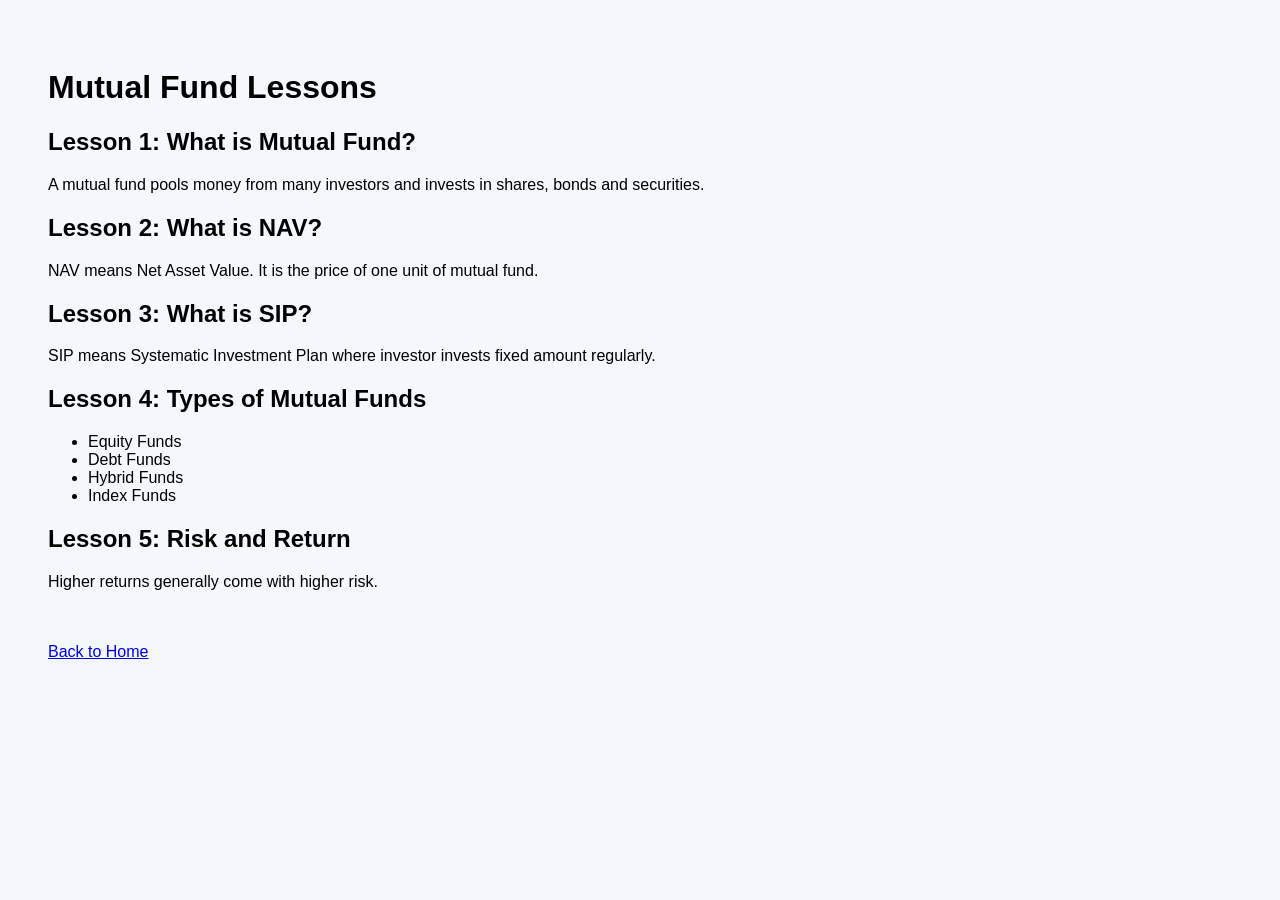
==== lessons.html @ dd1c6eb6 "Create lessons.html" ====
<!DOCTYPE html>
<html>

<head>
    <title>Mutual Fund Lessons</title>
</head>

<body style="font-family: Arial; background-color:#f4f7fb; padding:40px;">

    <h1>Mutual Fund Lessons</h1>

    <h2>Lesson 1: What is Mutual Fund?</h2>

    <p>
        A mutual fund pools money from many investors and invests in shares,
        bonds and securities.
    </p>

    <h2>Lesson 2: What is NAV?</h2>

    <p>
        NAV means Net Asset Value. It is the price of one unit of mutual fund.
    </p>

    <h2>Lesson 3: What is SIP?</h2>

    <p>
        SIP means Systematic Investment Plan where investor invests fixed amount regularly.
    </p>

    <h2>Lesson 4: Types of Mutual Funds</h2>

    <ul>
        <li>Equity Funds</li>
        <li>Debt Funds</li>
        <li>Hybrid Funds</li>
        <li>Index Funds</li>
    </ul>

    <h2>Lesson 5: Risk and Return</h2>

    <p>
        Higher returns generally come with higher risk.
    </p>

    <br><br>

    <a href="index.html">Back to Home</a>

</body>

</html>
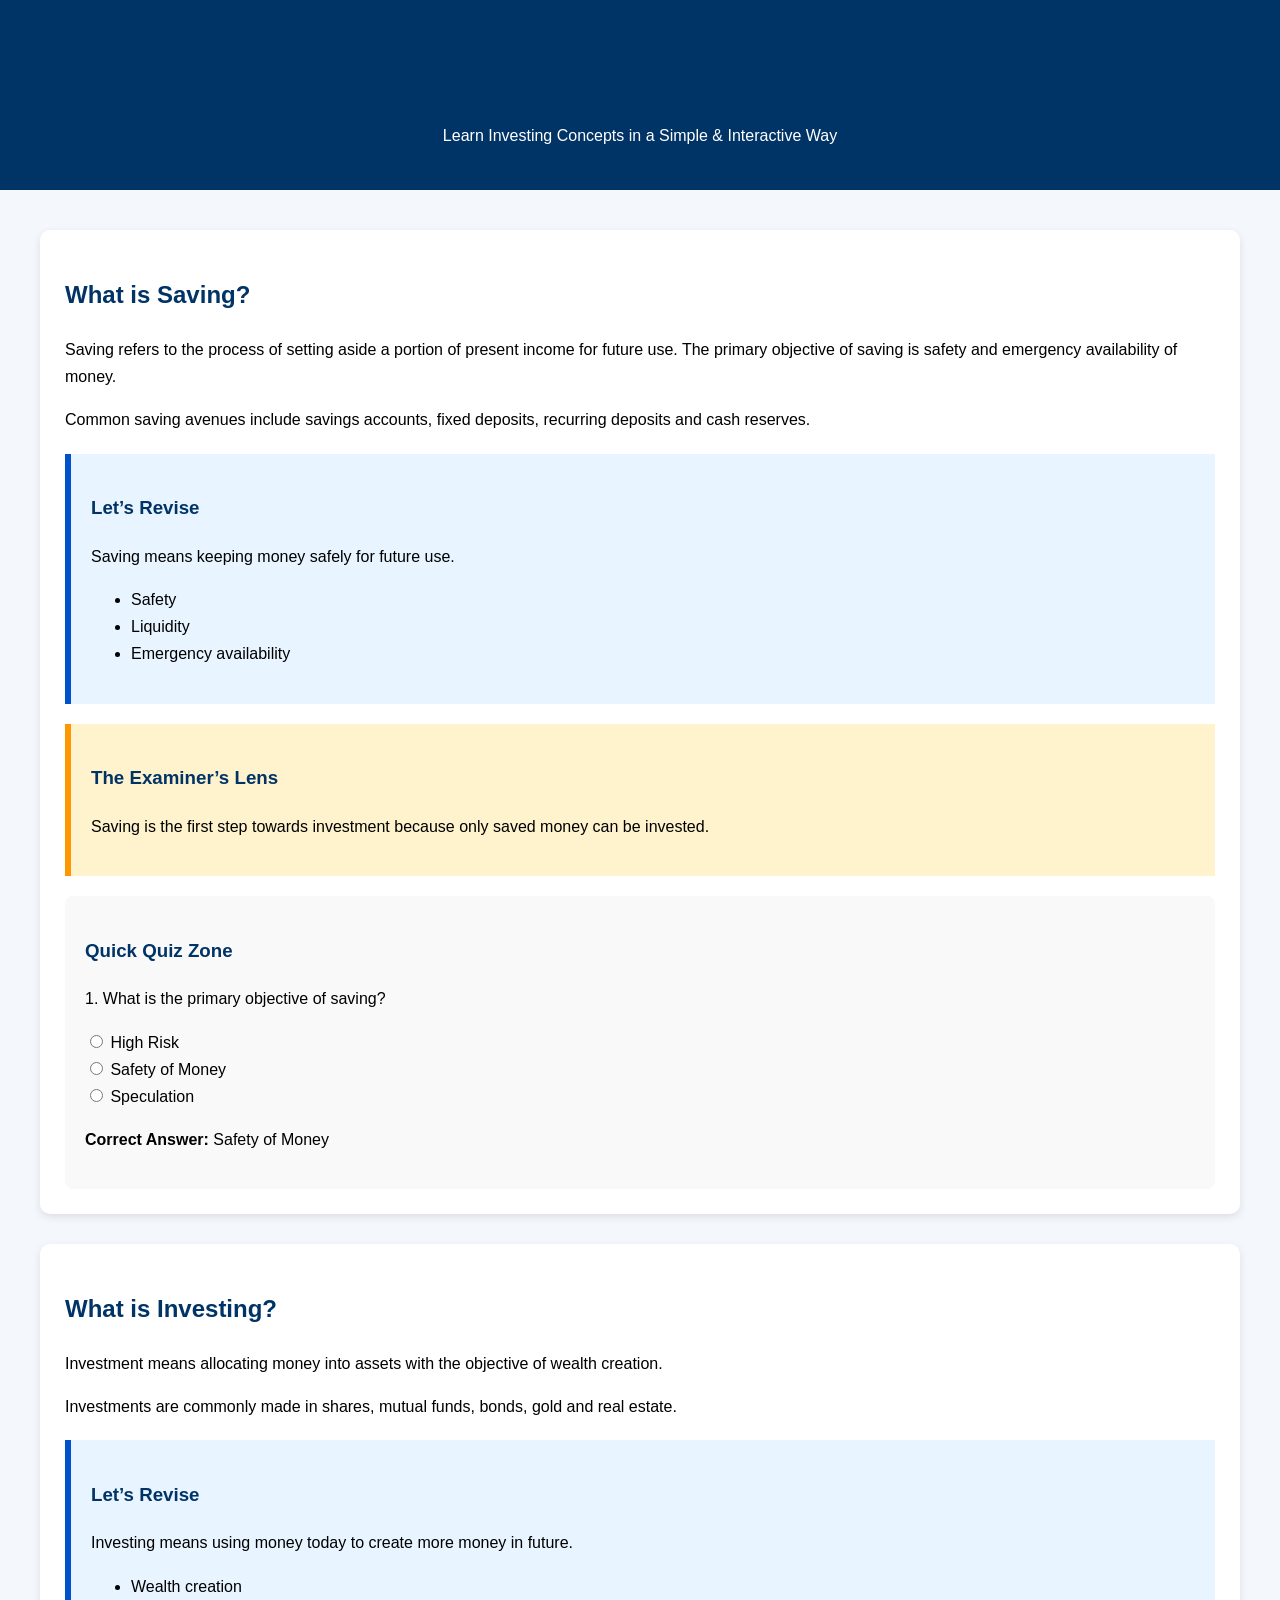
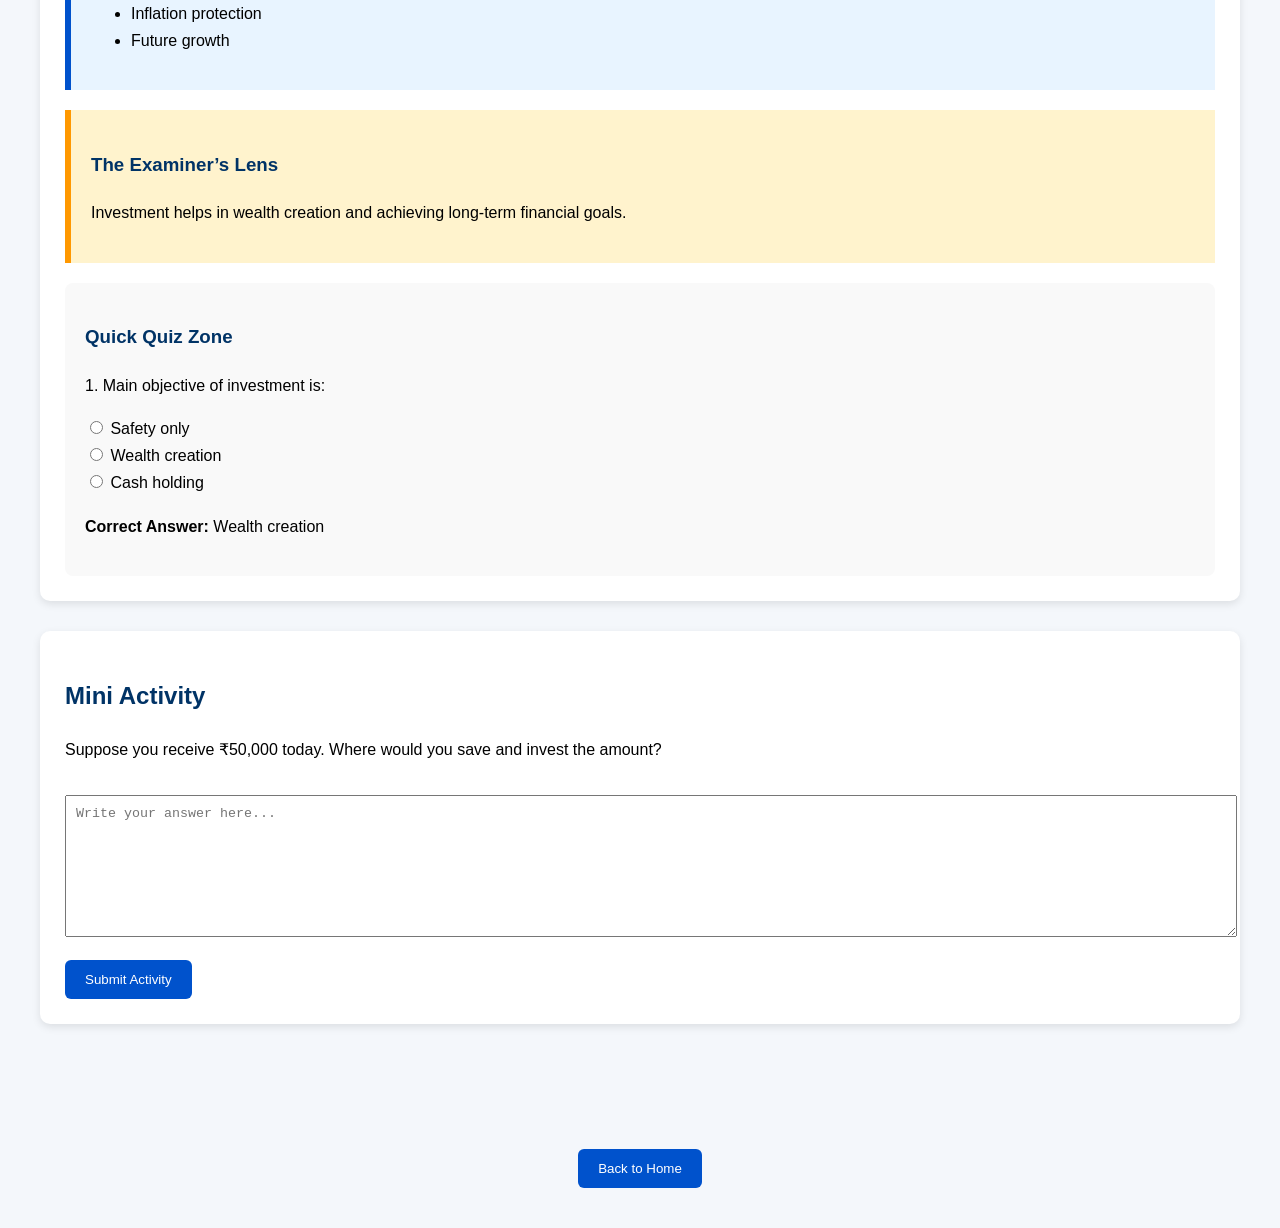
==== commit 46e4eb3c: "Update lessons.html" ====
--- a/lessons.html
+++ b/lessons.html
@@ -1,51 +1,249 @@
 <!DOCTYPE html>
-<html>
+<html lang="en">
 
 <head>
+    <meta charset="UTF-8">
+    <meta name="viewport" content="width=device-width, initial-scale=1.0">
     <title>Mutual Fund Lessons</title>
+
+    <style>
+
+        body {
+            font-family: Arial, sans-serif;
+            margin: 0;
+            background-color: #f4f7fb;
+            line-height: 1.7;
+        }
+
+        .header {
+            background-color: #003366;
+            color: white;
+            padding: 25px;
+            text-align: center;
+        }
+
+        .container {
+            padding: 40px;
+        }
+
+        .section {
+            background-color: white;
+            padding: 25px;
+            margin-bottom: 30px;
+            border-radius: 10px;
+            box-shadow: 0px 3px 8px rgba(0,0,0,0.1);
+        }
+
+        h1, h2, h3 {
+            color: #003366;
+        }
+
+        .revise-box {
+            background-color: #e8f4ff;
+            padding: 20px;
+            border-left: 6px solid #0052cc;
+            margin-top: 20px;
+        }
+
+        .examiner-box {
+            background-color: #fff3cd;
+            padding: 20px;
+            border-left: 6px solid #ff9800;
+            margin-top: 20px;
+        }
+
+        .quiz-box {
+            background-color: #f9f9f9;
+            padding: 20px;
+            margin-top: 20px;
+            border-radius: 8px;
+        }
+
+        button {
+            background-color: #0052cc;
+            color: white;
+            padding: 12px 20px;
+            border: none;
+            border-radius: 6px;
+            cursor: pointer;
+            margin-top: 15px;
+        }
+
+        button:hover {
+            background-color: #003d99;
+        }
+
+        textarea {
+            width: 100%;
+            height: 120px;
+            margin-top: 15px;
+            padding: 10px;
+        }
+
+        .back-home {
+            text-align: center;
+            margin: 40px;
+        }
+
+        a {
+            text-decoration: none;
+            color: white;
+        }
+
+    </style>
+
 </head>
 
-<body style="font-family: Arial; background-color:#f4f7fb; padding:40px;">
-
-    <h1>Mutual Fund Lessons</h1>
-
-    <h2>Lesson 1: What is Mutual Fund?</h2>
-
-    <p>
-        A mutual fund pools money from many investors and invests in shares,
-        bonds and securities.
-    </p>
-
-    <h2>Lesson 2: What is NAV?</h2>
-
-    <p>
-        NAV means Net Asset Value. It is the price of one unit of mutual fund.
-    </p>
-
-    <h2>Lesson 3: What is SIP?</h2>
-
-    <p>
-        SIP means Systematic Investment Plan where investor invests fixed amount regularly.
-    </p>
-
-    <h2>Lesson 4: Types of Mutual Funds</h2>
-
-    <ul>
-        <li>Equity Funds</li>
-        <li>Debt Funds</li>
-        <li>Hybrid Funds</li>
-        <li>Index Funds</li>
-    </ul>
-
-    <h2>Lesson 5: Risk and Return</h2>
-
-    <p>
-        Higher returns generally come with higher risk.
-    </p>
-
-    <br><br>
-
-    <a href="index.html">Back to Home</a>
+<body>
+
+    <div class="header">
+        <h1>Mutual Fund Lessons</h1>
+        <p>Learn Investing Concepts in a Simple & Interactive Way</p>
+    </div>
+
+    <div class="container">
+
+        <!-- Saving Section -->
+
+        <div class="section">
+
+            <h2>What is Saving?</h2>
+
+            <p>
+                Saving refers to the process of setting aside a portion of present income for future use.
+                The primary objective of saving is safety and emergency availability of money.
+            </p>
+
+            <p>
+                Common saving avenues include savings accounts, fixed deposits,
+                recurring deposits and cash reserves.
+            </p>
+
+            <div class="revise-box">
+
+                <h3>Let’s Revise</h3>
+
+                <p>
+                    Saving means keeping money safely for future use.
+                </p>
+
+                <ul>
+                    <li>Safety</li>
+                    <li>Liquidity</li>
+                    <li>Emergency availability</li>
+                </ul>
+
+            </div>
+
+            <div class="examiner-box">
+
+                <h3>The Examiner’s Lens</h3>
+
+                <p>
+                    Saving is the first step towards investment because only saved money can be invested.
+                </p>
+
+            </div>
+
+            <div class="quiz-box">
+
+                <h3>Quick Quiz Zone</h3>
+
+                <p>1. What is the primary objective of saving?</p>
+
+                <input type="radio"> High Risk <br>
+                <input type="radio"> Safety of Money <br>
+                <input type="radio"> Speculation <br>
+
+                <p><b>Correct Answer:</b> Safety of Money</p>
+
+            </div>
+
+        </div>
+
+        <!-- Investment Section -->
+
+        <div class="section">
+
+            <h2>What is Investing?</h2>
+
+            <p>
+                Investment means allocating money into assets with the objective of wealth creation.
+            </p>
+
+            <p>
+                Investments are commonly made in shares, mutual funds, bonds,
+                gold and real estate.
+            </p>
+
+            <div class="revise-box">
+
+                <h3>Let’s Revise</h3>
+
+                <p>
+                    Investing means using money today to create more money in future.
+                </p>
+
+                <ul>
+                    <li>Wealth creation</li>
+                    <li>Inflation protection</li>
+                    <li>Future growth</li>
+                </ul>
+
+            </div>
+
+            <div class="examiner-box">
+
+                <h3>The Examiner’s Lens</h3>
+
+                <p>
+                    Investment helps in wealth creation and achieving long-term financial goals.
+                </p>
+
+            </div>
+
+            <div class="quiz-box">
+
+                <h3>Quick Quiz Zone</h3>
+
+                <p>1. Main objective of investment is:</p>
+
+                <input type="radio"> Safety only <br>
+                <input type="radio"> Wealth creation <br>
+                <input type="radio"> Cash holding <br>
+
+                <p><b>Correct Answer:</b> Wealth creation</p>
+
+            </div>
+
+        </div>
+
+        <!-- Mini Activity -->
+
+        <div class="section">
+
+            <h2>Mini Activity</h2>
+
+            <p>
+                Suppose you receive ₹50,000 today.
+                Where would you save and invest the amount?
+            </p>
+
+            <textarea placeholder="Write your answer here..."></textarea>
+
+            <button>Submit Activity</button>
+
+        </div>
+
+    </div>
+
+    <div class="back-home">
+
+        <button>
+            <a href="index.html">Back to Home</a>
+        </button>
+
+    </div>
 
 </body>
 
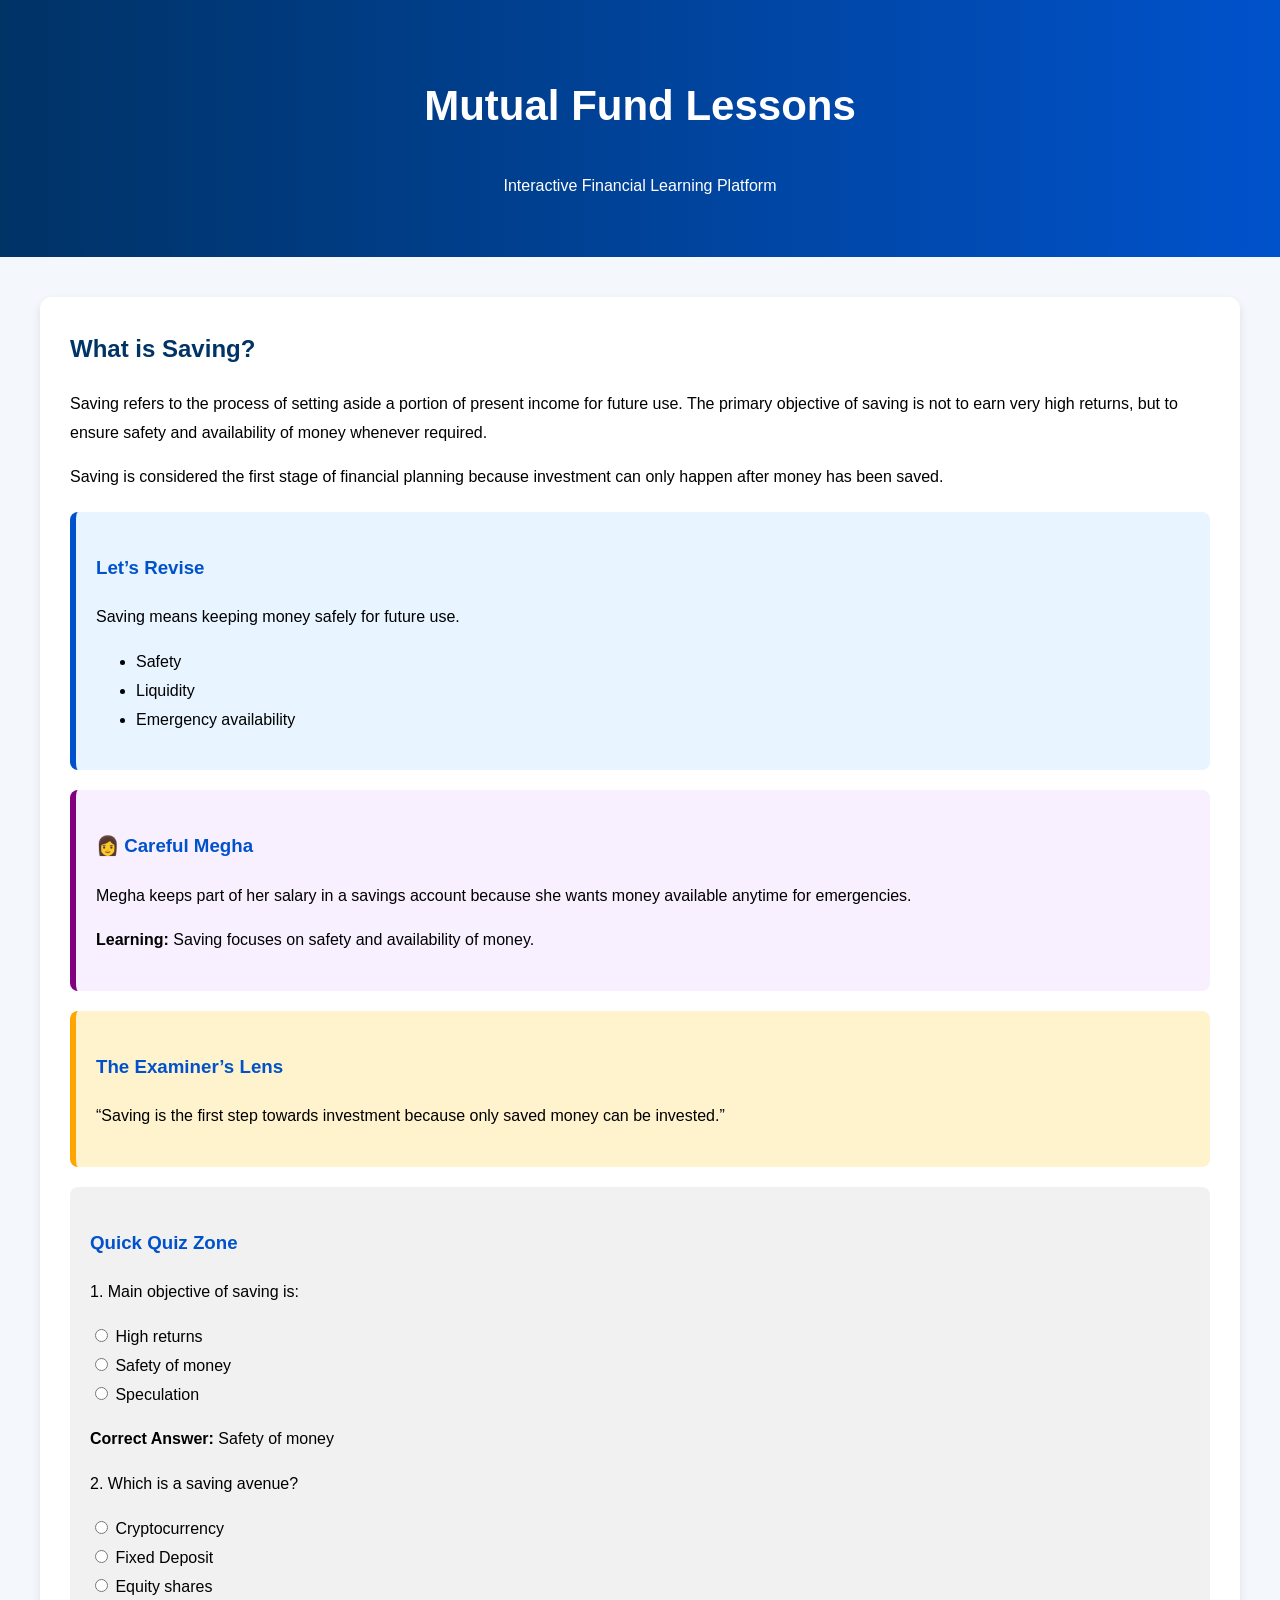
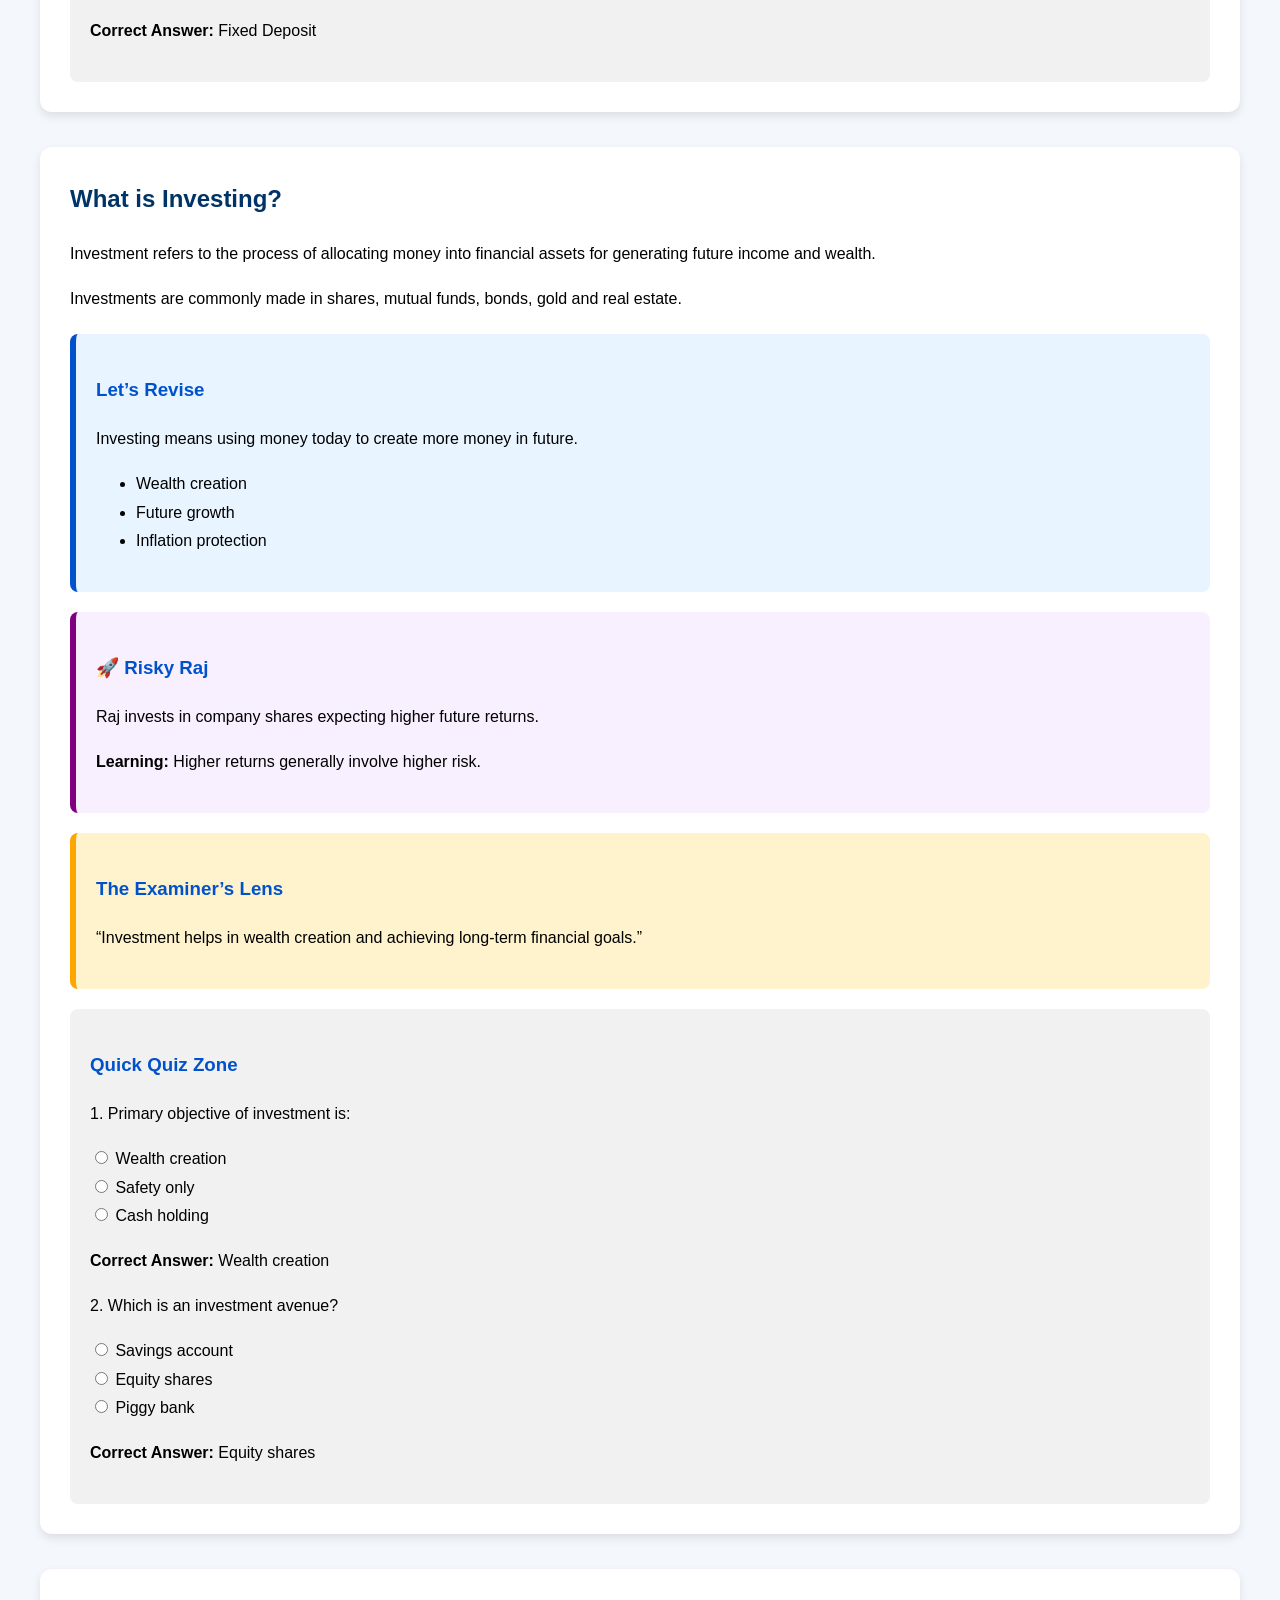
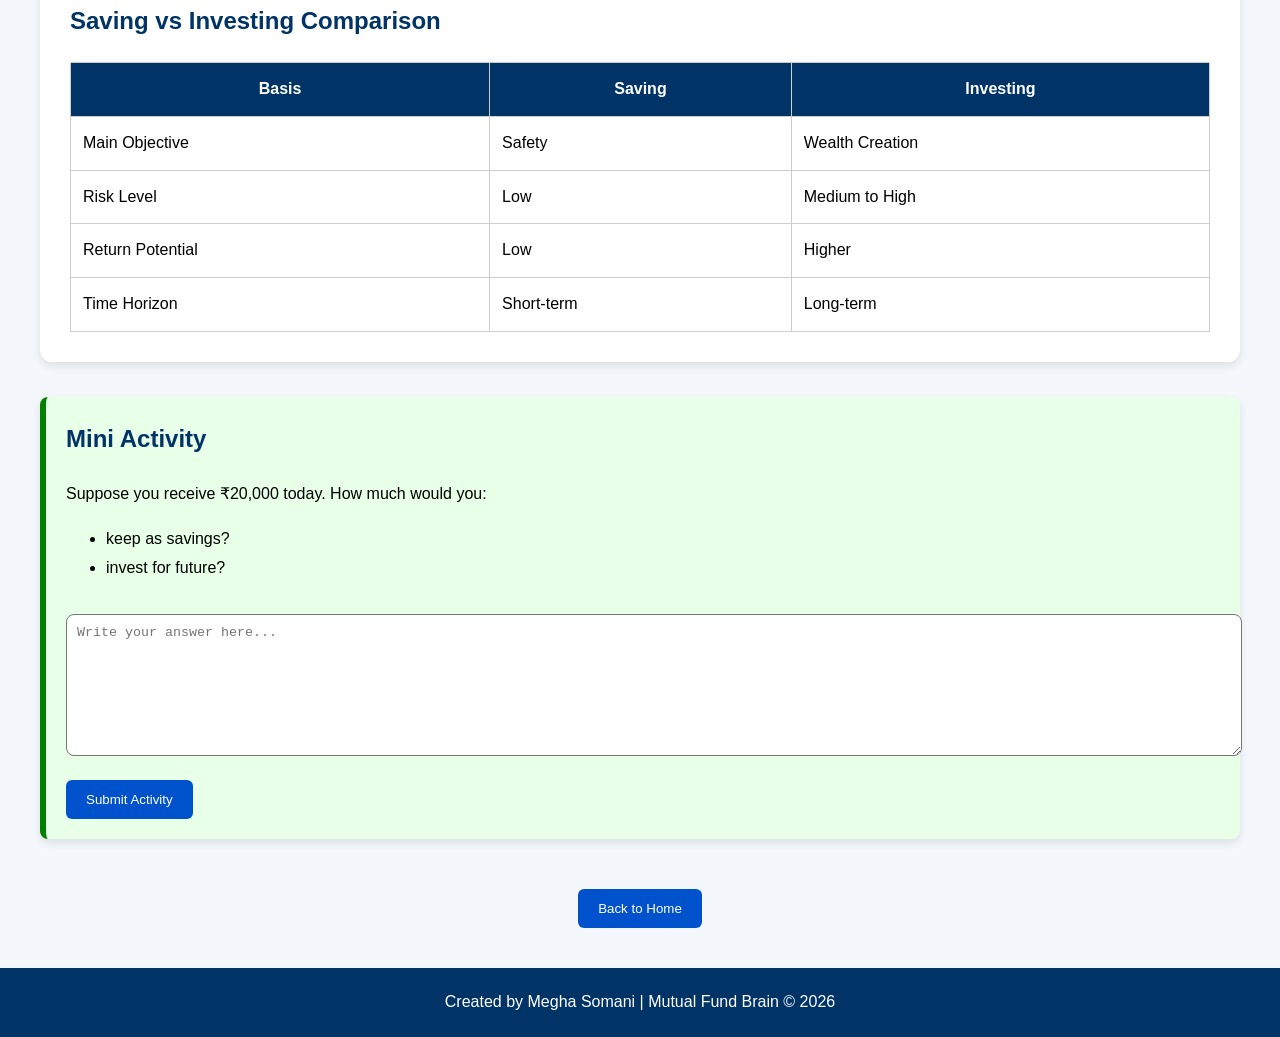
==== commit 48788953: "Update lessons.html" ====
--- a/lessons.html
+++ b/lessons.html
@@ -9,17 +9,21 @@
     <style>
 
         body {
+            margin: 0;
             font-family: Arial, sans-serif;
-            margin: 0;
             background-color: #f4f7fb;
-            line-height: 1.7;
+            line-height: 1.8;
         }
 
         .header {
-            background-color: #003366;
-            color: white;
-            padding: 25px;
+            background: linear-gradient(to right, #003366, #0052cc);
+            color: white;
             text-align: center;
+            padding: 40px;
+        }
+
+        .header h1 {
+            font-size: 42px;
         }
 
         .container {
@@ -28,42 +32,84 @@
 
         .section {
             background-color: white;
-            padding: 25px;
-            margin-bottom: 30px;
-            border-radius: 10px;
-            box-shadow: 0px 3px 8px rgba(0,0,0,0.1);
-        }
-
-        h1, h2, h3 {
+            padding: 30px;
+            margin-bottom: 35px;
+            border-radius: 12px;
+            box-shadow: 0px 4px 10px rgba(0,0,0,0.1);
+        }
+
+        h2 {
             color: #003366;
+            margin-top: 0;
+        }
+
+        h3 {
+            color: #0052cc;
         }
 
         .revise-box {
             background-color: #e8f4ff;
             padding: 20px;
             border-left: 6px solid #0052cc;
+            border-radius: 8px;
+            margin-top: 20px;
+        }
+
+        .story-box {
+            background-color: #f9f0ff;
+            padding: 20px;
+            border-left: 6px solid purple;
+            border-radius: 8px;
             margin-top: 20px;
         }
 
         .examiner-box {
             background-color: #fff3cd;
             padding: 20px;
-            border-left: 6px solid #ff9800;
+            border-left: 6px solid orange;
+            border-radius: 8px;
             margin-top: 20px;
         }
 
         .quiz-box {
-            background-color: #f9f9f9;
-            padding: 20px;
-            margin-top: 20px;
-            border-radius: 8px;
+            background-color: #f1f1f1;
+            padding: 20px;
+            border-radius: 8px;
+            margin-top: 20px;
+        }
+
+        .activity-box {
+            background-color: #e8ffe8;
+            padding: 20px;
+            border-left: 6px solid green;
+            border-radius: 8px;
+        }
+
+        table {
+            width: 100%;
+            border-collapse: collapse;
+            margin-top: 20px;
+        }
+
+        table, th, td {
+            border: 1px solid #ccc;
+        }
+
+        th {
+            background-color: #003366;
+            color: white;
+            padding: 12px;
+        }
+
+        td {
+            padding: 12px;
         }
 
         button {
             background-color: #0052cc;
             color: white;
+            border: none;
             padding: 12px 20px;
-            border: none;
             border-radius: 6px;
             cursor: pointer;
             margin-top: 15px;
@@ -78,16 +124,19 @@
             height: 120px;
             margin-top: 15px;
             padding: 10px;
-        }
-
-        .back-home {
+            border-radius: 8px;
+        }
+
+        .footer {
+            background-color: #003366;
+            color: white;
             text-align: center;
-            margin: 40px;
+            padding: 20px;
         }
 
         a {
+            color: white;
             text-decoration: none;
-            color: white;
         }
 
     </style>
@@ -98,12 +147,12 @@
 
     <div class="header">
         <h1>Mutual Fund Lessons</h1>
-        <p>Learn Investing Concepts in a Simple & Interactive Way</p>
+        <p>Interactive Financial Learning Platform</p>
     </div>
 
     <div class="container">
 
-        <!-- Saving Section -->
+        <!-- SAVING -->
 
         <div class="section">
 
@@ -111,12 +160,11 @@
 
             <p>
                 Saving refers to the process of setting aside a portion of present income for future use.
-                The primary objective of saving is safety and emergency availability of money.
-            </p>
-
-            <p>
-                Common saving avenues include savings accounts, fixed deposits,
-                recurring deposits and cash reserves.
+                The primary objective of saving is not to earn very high returns, but to ensure safety and availability of money whenever required.
+            </p>
+
+            <p>
+                Saving is considered the first stage of financial planning because investment can only happen after money has been saved.
             </p>
 
             <div class="revise-box">
@@ -135,12 +183,26 @@
 
             </div>
 
+            <div class="story-box">
+
+                <h3>👩 Careful Megha</h3>
+
+                <p>
+                    Megha keeps part of her salary in a savings account because she wants money available anytime for emergencies.
+                </p>
+
+                <p>
+                    <b>Learning:</b> Saving focuses on safety and availability of money.
+                </p>
+
+            </div>
+
             <div class="examiner-box">
 
                 <h3>The Examiner’s Lens</h3>
 
                 <p>
-                    Saving is the first step towards investment because only saved money can be invested.
+                    “Saving is the first step towards investment because only saved money can be invested.”
                 </p>
 
             </div>
@@ -149,31 +211,38 @@
 
                 <h3>Quick Quiz Zone</h3>
 
-                <p>1. What is the primary objective of saving?</p>
-
-                <input type="radio"> High Risk <br>
-                <input type="radio"> Safety of Money <br>
+                <p>1. Main objective of saving is:</p>
+
+                <input type="radio"> High returns <br>
+                <input type="radio"> Safety of money <br>
                 <input type="radio"> Speculation <br>
 
-                <p><b>Correct Answer:</b> Safety of Money</p>
+                <p><b>Correct Answer:</b> Safety of money</p>
+
+                <p>2. Which is a saving avenue?</p>
+
+                <input type="radio"> Cryptocurrency <br>
+                <input type="radio"> Fixed Deposit <br>
+                <input type="radio"> Equity shares <br>
+
+                <p><b>Correct Answer:</b> Fixed Deposit</p>
 
             </div>
 
         </div>
 
-        <!-- Investment Section -->
+        <!-- INVESTING -->
 
         <div class="section">
 
             <h2>What is Investing?</h2>
 
             <p>
-                Investment means allocating money into assets with the objective of wealth creation.
-            </p>
-
-            <p>
-                Investments are commonly made in shares, mutual funds, bonds,
-                gold and real estate.
+                Investment refers to the process of allocating money into financial assets for generating future income and wealth.
+            </p>
+
+            <p>
+                Investments are commonly made in shares, mutual funds, bonds, gold and real estate.
             </p>
 
             <div class="revise-box">
@@ -186,18 +255,32 @@
 
                 <ul>
                     <li>Wealth creation</li>
+                    <li>Future growth</li>
                     <li>Inflation protection</li>
-                    <li>Future growth</li>
                 </ul>
 
             </div>
 
+            <div class="story-box">
+
+                <h3>🚀 Risky Raj</h3>
+
+                <p>
+                    Raj invests in company shares expecting higher future returns.
+                </p>
+
+                <p>
+                    <b>Learning:</b> Higher returns generally involve higher risk.
+                </p>
+
+            </div>
+
             <div class="examiner-box">
 
                 <h3>The Examiner’s Lens</h3>
 
                 <p>
-                    Investment helps in wealth creation and achieving long-term financial goals.
+                    “Investment helps in wealth creation and achieving long-term financial goals.”
                 </p>
 
             </div>
@@ -206,28 +289,83 @@
 
                 <h3>Quick Quiz Zone</h3>
 
-                <p>1. Main objective of investment is:</p>
-
+                <p>1. Primary objective of investment is:</p>
+
+                <input type="radio"> Wealth creation <br>
                 <input type="radio"> Safety only <br>
-                <input type="radio"> Wealth creation <br>
                 <input type="radio"> Cash holding <br>
 
                 <p><b>Correct Answer:</b> Wealth creation</p>
 
+                <p>2. Which is an investment avenue?</p>
+
+                <input type="radio"> Savings account <br>
+                <input type="radio"> Equity shares <br>
+                <input type="radio"> Piggy bank <br>
+
+                <p><b>Correct Answer:</b> Equity shares</p>
+
             </div>
 
         </div>
 
-        <!-- Mini Activity -->
+        <!-- COMPARISON TABLE -->
 
         <div class="section">
 
+            <h2>Saving vs Investing Comparison</h2>
+
+            <table>
+
+                <tr>
+                    <th>Basis</th>
+                    <th>Saving</th>
+                    <th>Investing</th>
+                </tr>
+
+                <tr>
+                    <td>Main Objective</td>
+                    <td>Safety</td>
+                    <td>Wealth Creation</td>
+                </tr>
+
+                <tr>
+                    <td>Risk Level</td>
+                    <td>Low</td>
+                    <td>Medium to High</td>
+                </tr>
+
+                <tr>
+                    <td>Return Potential</td>
+                    <td>Low</td>
+                    <td>Higher</td>
+                </tr>
+
+                <tr>
+                    <td>Time Horizon</td>
+                    <td>Short-term</td>
+                    <td>Long-term</td>
+                </tr>
+
+            </table>
+
+        </div>
+
+        <!-- MINI ACTIVITY -->
+
+        <div class="section activity-box">
+
             <h2>Mini Activity</h2>
 
             <p>
-                Suppose you receive ₹50,000 today.
-                Where would you save and invest the amount?
-            </p>
+                Suppose you receive ₹20,000 today.
+                How much would you:
+            </p>
+
+            <ul>
+                <li>keep as savings?</li>
+                <li>invest for future?</li>
+            </ul>
 
             <textarea placeholder="Write your answer here..."></textarea>
 
@@ -235,14 +373,18 @@
 
         </div>
 
+        <center>
+
+            <button>
+                <a href="index.html">Back to Home</a>
+            </button>
+
+        </center>
+
     </div>
 
-    <div class="back-home">
-
-        <button>
-            <a href="index.html">Back to Home</a>
-        </button>
-
+    <div class="footer">
+        Created by Megha Somani | Mutual Fund Brain © 2026
     </div>
 
 </body>
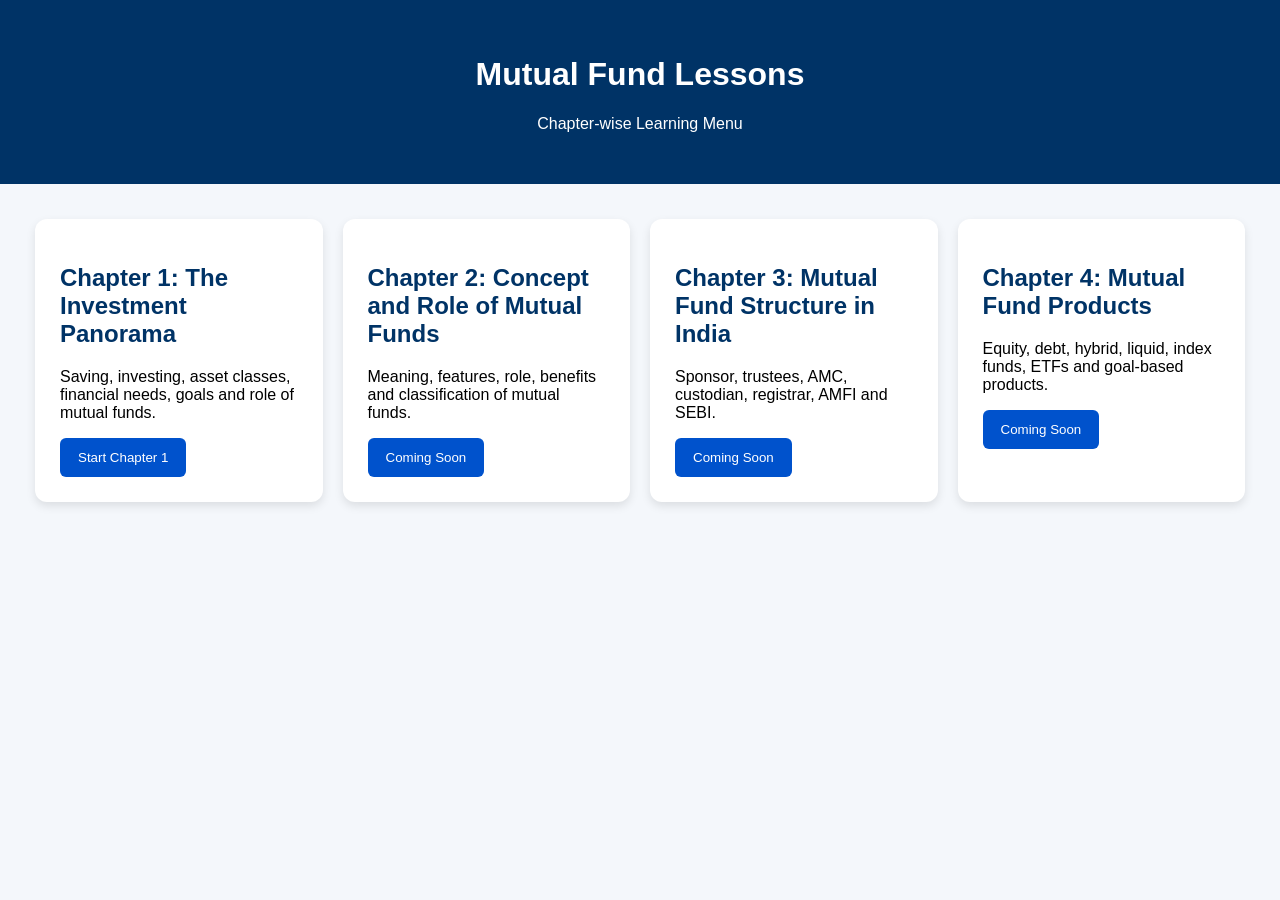
==== commit b036cabb: "Update lessons.html" ====
--- a/lessons.html
+++ b/lessons.html
@@ -1,392 +1,52 @@
 <!DOCTYPE html>
-<html lang="en">
-
+<html>
 <head>
-    <meta charset="UTF-8">
-    <meta name="viewport" content="width=device-width, initial-scale=1.0">
     <title>Mutual Fund Lessons</title>
-
     <style>
-
-        body {
-            margin: 0;
-            font-family: Arial, sans-serif;
-            background-color: #f4f7fb;
-            line-height: 1.8;
-        }
-
-        .header {
-            background: linear-gradient(to right, #003366, #0052cc);
-            color: white;
-            text-align: center;
-            padding: 40px;
-        }
-
-        .header h1 {
-            font-size: 42px;
-        }
-
-        .container {
-            padding: 40px;
-        }
-
-        .section {
-            background-color: white;
-            padding: 30px;
-            margin-bottom: 35px;
-            border-radius: 12px;
-            box-shadow: 0px 4px 10px rgba(0,0,0,0.1);
-        }
-
-        h2 {
-            color: #003366;
-            margin-top: 0;
-        }
-
-        h3 {
-            color: #0052cc;
-        }
-
-        .revise-box {
-            background-color: #e8f4ff;
-            padding: 20px;
-            border-left: 6px solid #0052cc;
-            border-radius: 8px;
-            margin-top: 20px;
-        }
-
-        .story-box {
-            background-color: #f9f0ff;
-            padding: 20px;
-            border-left: 6px solid purple;
-            border-radius: 8px;
-            margin-top: 20px;
-        }
-
-        .examiner-box {
-            background-color: #fff3cd;
-            padding: 20px;
-            border-left: 6px solid orange;
-            border-radius: 8px;
-            margin-top: 20px;
-        }
-
-        .quiz-box {
-            background-color: #f1f1f1;
-            padding: 20px;
-            border-radius: 8px;
-            margin-top: 20px;
-        }
-
-        .activity-box {
-            background-color: #e8ffe8;
-            padding: 20px;
-            border-left: 6px solid green;
-            border-radius: 8px;
-        }
-
-        table {
-            width: 100%;
-            border-collapse: collapse;
-            margin-top: 20px;
-        }
-
-        table, th, td {
-            border: 1px solid #ccc;
-        }
-
-        th {
-            background-color: #003366;
-            color: white;
-            padding: 12px;
-        }
-
-        td {
-            padding: 12px;
-        }
-
-        button {
-            background-color: #0052cc;
-            color: white;
-            border: none;
-            padding: 12px 20px;
-            border-radius: 6px;
-            cursor: pointer;
-            margin-top: 15px;
-        }
-
-        button:hover {
-            background-color: #003d99;
-        }
-
-        textarea {
-            width: 100%;
-            height: 120px;
-            margin-top: 15px;
-            padding: 10px;
-            border-radius: 8px;
-        }
-
-        .footer {
-            background-color: #003366;
-            color: white;
-            text-align: center;
-            padding: 20px;
-        }
-
-        a {
-            color: white;
-            text-decoration: none;
-        }
-
+        body { font-family: Arial; background:#f4f7fb; margin:0; }
+        .header { background:#003366; color:white; text-align:center; padding:35px; }
+        .container { padding:35px; display:grid; grid-template-columns:repeat(auto-fit,minmax(280px,1fr)); gap:20px; }
+        .card { background:white; padding:25px; border-radius:12px; box-shadow:0 4px 10px rgba(0,0,0,0.1); }
+        h2 { color:#003366; }
+        button { background:#0052cc; color:white; border:none; padding:12px 18px; border-radius:6px; cursor:pointer; }
+        button:hover { background:#003d99; }
+        a { text-decoration:none; color:white; }
     </style>
-
 </head>
-
 <body>
 
-    <div class="header">
-        <h1>Mutual Fund Lessons</h1>
-        <p>Interactive Financial Learning Platform</p>
+<div class="header">
+    <h1>Mutual Fund Lessons</h1>
+    <p>Chapter-wise Learning Menu</p>
+</div>
+
+<div class="container">
+
+    <div class="card">
+        <h2>Chapter 1: The Investment Panorama</h2>
+        <p>Saving, investing, asset classes, financial needs, goals and role of mutual funds.</p>
+        <a href="chapter1.html"><button>Start Chapter 1</button></a>
     </div>
 
-    <div class="container">
-
-        <!-- SAVING -->
-
-        <div class="section">
-
-            <h2>What is Saving?</h2>
-
-            <p>
-                Saving refers to the process of setting aside a portion of present income for future use.
-                The primary objective of saving is not to earn very high returns, but to ensure safety and availability of money whenever required.
-            </p>
-
-            <p>
-                Saving is considered the first stage of financial planning because investment can only happen after money has been saved.
-            </p>
-
-            <div class="revise-box">
-
-                <h3>Let’s Revise</h3>
-
-                <p>
-                    Saving means keeping money safely for future use.
-                </p>
-
-                <ul>
-                    <li>Safety</li>
-                    <li>Liquidity</li>
-                    <li>Emergency availability</li>
-                </ul>
-
-            </div>
-
-            <div class="story-box">
-
-                <h3>👩 Careful Megha</h3>
-
-                <p>
-                    Megha keeps part of her salary in a savings account because she wants money available anytime for emergencies.
-                </p>
-
-                <p>
-                    <b>Learning:</b> Saving focuses on safety and availability of money.
-                </p>
-
-            </div>
-
-            <div class="examiner-box">
-
-                <h3>The Examiner’s Lens</h3>
-
-                <p>
-                    “Saving is the first step towards investment because only saved money can be invested.”
-                </p>
-
-            </div>
-
-            <div class="quiz-box">
-
-                <h3>Quick Quiz Zone</h3>
-
-                <p>1. Main objective of saving is:</p>
-
-                <input type="radio"> High returns <br>
-                <input type="radio"> Safety of money <br>
-                <input type="radio"> Speculation <br>
-
-                <p><b>Correct Answer:</b> Safety of money</p>
-
-                <p>2. Which is a saving avenue?</p>
-
-                <input type="radio"> Cryptocurrency <br>
-                <input type="radio"> Fixed Deposit <br>
-                <input type="radio"> Equity shares <br>
-
-                <p><b>Correct Answer:</b> Fixed Deposit</p>
-
-            </div>
-
-        </div>
-
-        <!-- INVESTING -->
-
-        <div class="section">
-
-            <h2>What is Investing?</h2>
-
-            <p>
-                Investment refers to the process of allocating money into financial assets for generating future income and wealth.
-            </p>
-
-            <p>
-                Investments are commonly made in shares, mutual funds, bonds, gold and real estate.
-            </p>
-
-            <div class="revise-box">
-
-                <h3>Let’s Revise</h3>
-
-                <p>
-                    Investing means using money today to create more money in future.
-                </p>
-
-                <ul>
-                    <li>Wealth creation</li>
-                    <li>Future growth</li>
-                    <li>Inflation protection</li>
-                </ul>
-
-            </div>
-
-            <div class="story-box">
-
-                <h3>🚀 Risky Raj</h3>
-
-                <p>
-                    Raj invests in company shares expecting higher future returns.
-                </p>
-
-                <p>
-                    <b>Learning:</b> Higher returns generally involve higher risk.
-                </p>
-
-            </div>
-
-            <div class="examiner-box">
-
-                <h3>The Examiner’s Lens</h3>
-
-                <p>
-                    “Investment helps in wealth creation and achieving long-term financial goals.”
-                </p>
-
-            </div>
-
-            <div class="quiz-box">
-
-                <h3>Quick Quiz Zone</h3>
-
-                <p>1. Primary objective of investment is:</p>
-
-                <input type="radio"> Wealth creation <br>
-                <input type="radio"> Safety only <br>
-                <input type="radio"> Cash holding <br>
-
-                <p><b>Correct Answer:</b> Wealth creation</p>
-
-                <p>2. Which is an investment avenue?</p>
-
-                <input type="radio"> Savings account <br>
-                <input type="radio"> Equity shares <br>
-                <input type="radio"> Piggy bank <br>
-
-                <p><b>Correct Answer:</b> Equity shares</p>
-
-            </div>
-
-        </div>
-
-        <!-- COMPARISON TABLE -->
-
-        <div class="section">
-
-            <h2>Saving vs Investing Comparison</h2>
-
-            <table>
-
-                <tr>
-                    <th>Basis</th>
-                    <th>Saving</th>
-                    <th>Investing</th>
-                </tr>
-
-                <tr>
-                    <td>Main Objective</td>
-                    <td>Safety</td>
-                    <td>Wealth Creation</td>
-                </tr>
-
-                <tr>
-                    <td>Risk Level</td>
-                    <td>Low</td>
-                    <td>Medium to High</td>
-                </tr>
-
-                <tr>
-                    <td>Return Potential</td>
-                    <td>Low</td>
-                    <td>Higher</td>
-                </tr>
-
-                <tr>
-                    <td>Time Horizon</td>
-                    <td>Short-term</td>
-                    <td>Long-term</td>
-                </tr>
-
-            </table>
-
-        </div>
-
-        <!-- MINI ACTIVITY -->
-
-        <div class="section activity-box">
-
-            <h2>Mini Activity</h2>
-
-            <p>
-                Suppose you receive ₹20,000 today.
-                How much would you:
-            </p>
-
-            <ul>
-                <li>keep as savings?</li>
-                <li>invest for future?</li>
-            </ul>
-
-            <textarea placeholder="Write your answer here..."></textarea>
-
-            <button>Submit Activity</button>
-
-        </div>
-
-        <center>
-
-            <button>
-                <a href="index.html">Back to Home</a>
-            </button>
-
-        </center>
-
+    <div class="card">
+        <h2>Chapter 2: Concept and Role of Mutual Funds</h2>
+        <p>Meaning, features, role, benefits and classification of mutual funds.</p>
+        <button>Coming Soon</button>
     </div>
 
-    <div class="footer">
-        Created by Megha Somani | Mutual Fund Brain © 2026
+    <div class="card">
+        <h2>Chapter 3: Mutual Fund Structure in India</h2>
+        <p>Sponsor, trustees, AMC, custodian, registrar, AMFI and SEBI.</p>
+        <button>Coming Soon</button>
     </div>
 
+    <div class="card">
+        <h2>Chapter 4: Mutual Fund Products</h2>
+        <p>Equity, debt, hybrid, liquid, index funds, ETFs and goal-based products.</p>
+        <button>Coming Soon</button>
+    </div>
+
+</div>
+
 </body>
-
 </html>
